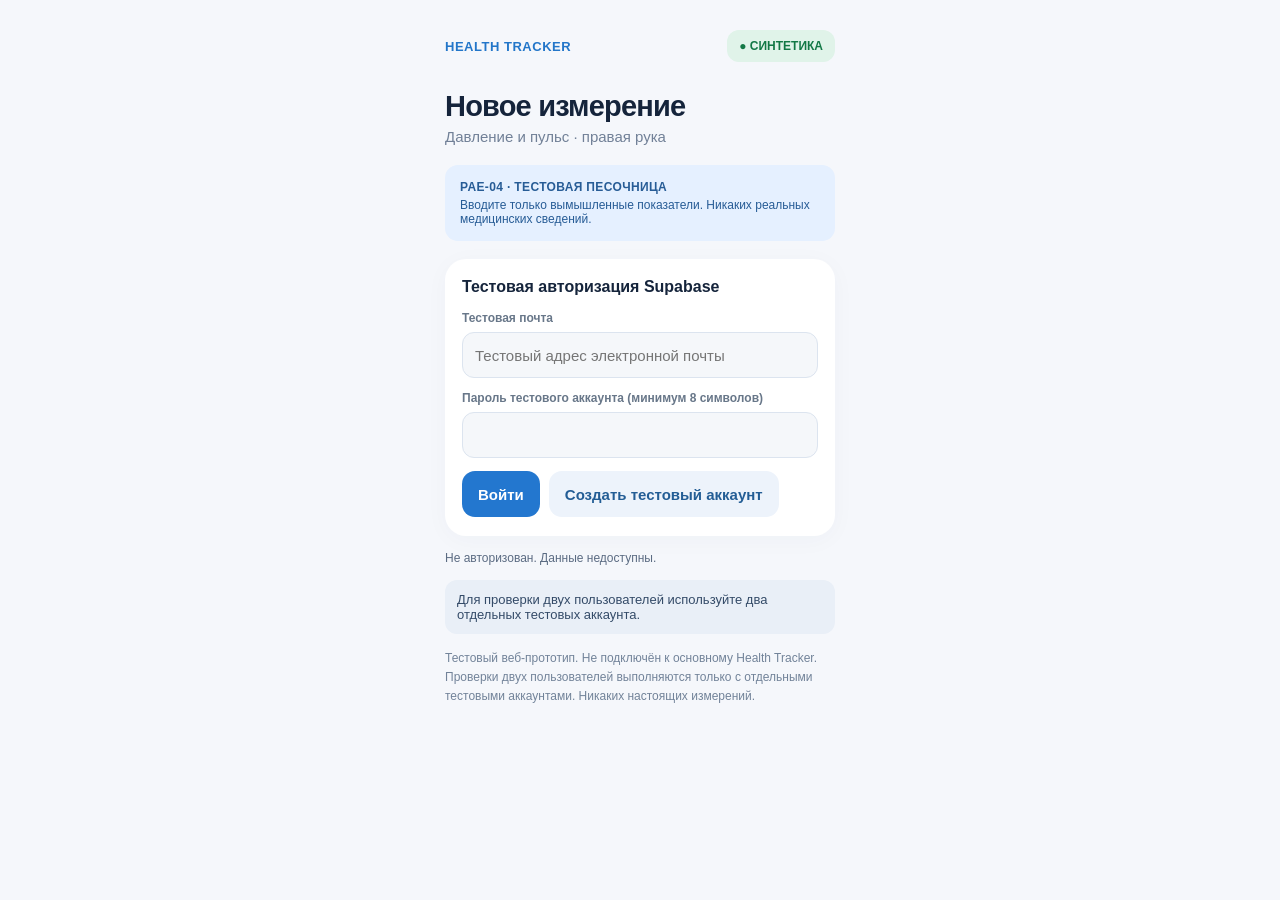
==== index.html @ ff7f62b1 "Publish standalone synthetic pressure QA prototype" ====
<!doctype html>
<html lang="ru"><head><meta charset="utf-8"><meta name="viewport" content="width=device-width, initial-scale=1">
<meta name="robots" content="noindex,nofollow"><meta name="referrer" content="no-referrer">
<title>PAE-04 · Health Tracker QA</title>
<style>
:root{font-family:-apple-system,BlinkMacSystemFont,"Segoe UI",Arial,sans-serif;color:#15243b;background:#f5f7fb;font-size:15px}
*{box-sizing:border-box}body{margin:0}main{width:min(100%,430px);margin:auto;padding:30px 20px 65px}
header{display:flex;justify-content:space-between;align-items:center;margin-bottom:28px;color:#2376c9;font-size:13px;font-weight:800;letter-spacing:.04em}
.tag{background:#e0f3e9;color:#137846;padding:9px 12px;border-radius:12px;font-size:12px;letter-spacing:0}
h1{margin:0 0 5px;font-size:29px;letter-spacing:-.8px}p.sub{color:#718097;margin:0 0 20px}
.notice{background:#e5f0ff;color:#275c96;padding:15px;border-radius:13px;font-size:12px;margin:18px 0}
.notice strong{display:block;margin-bottom:4px;letter-spacing:.03em}
.panel{background:white;border-radius:21px;padding:19px 17px;box-shadow:0 4px 24px #1a376208;margin-bottom:15px}
h2{font-size:16px;margin:0 0 15px}label{display:block;font-size:12px;color:#687789;font-weight:600;margin:0 0 7px}
input{width:100%;border:1px solid #dce4ef;background:#f5f7fa;border-radius:12px;padding:12px;color:#18314b;font:inherit;min-height:46px}
input:focus{outline:2px solid #85b8f4}
.row{display:grid;grid-template-columns:1fr 1fr;gap:11px}
.field{margin-bottom:13px}.pressure input{font-size:25px;font-weight:750}
button{border:0;background:#2377cf;color:white;padding:14px 16px;border-radius:13px;font:inherit;font-weight:700;cursor:pointer;min-height:46px}
button.secondary{background:#edf3fb;color:#235d95}button.small{padding:9px 11px;font-size:12px}
button:disabled{opacity:.55;cursor:wait}
.btnrow{display:flex;gap:9px;flex-wrap:wrap}#status{border-radius:12px;padding:12px;margin:0 0 15px;white-space:pre-wrap;font-size:13px;background:#e9eff7;color:#344b68}
#status.error{background:#fff0ed;color:#a2352c}#status.success{background:#e5f6eb;color:#14653a}
#who{font-size:12px;color:#5b6b82;overflow-wrap:anywhere;margin:0 0 15px}
#entries{padding-left:18px;color:#344760;font-size:13px}#entries li{margin:9px 0}
footer{font-size:12px;color:#728399;line-height:1.6;margin-top:14px}
[hidden]{display:none!important}
</style></head>
<body><main>
<header><span>HEALTH TRACKER</span><span class="tag">● СИНТЕТИКА</span></header>
<h1>Новое измерение</h1><p class="sub">Давление и пульс · правая рука</p>
<div class="notice"><strong>PAE-04 · ТЕСТОВАЯ ПЕСОЧНИЦА</strong>Вводите только вымышленные показатели. Никаких реальных медицинских сведений.</div>
<section class="panel" id="authPanel">
<h2>Тестовая авторизация Supabase</h2>
<div class="field"><label for="email">Тестовая почта</label><input id="email" type="email" autocomplete="username" placeholder="Тестовый адрес электронной почты"></div>
<div class="field"><label for="password">Пароль тестового аккаунта (минимум 8 символов)</label><input id="password" type="password" autocomplete="current-password" minlength="8"></div>
<div class="btnrow"><button id="login">Войти</button><button id="register" class="secondary">Создать тестовый аккаунт</button><button id="logout" class="secondary" hidden>Выйти</button></div>
</section>
<div id="who">Не авторизован. Данные недоступны.</div>
<div id="status" role="status" aria-live="polite">Для проверки двух пользователей используйте два отдельных тестовых аккаунта.</div>
<section class="panel" id="formPanel" hidden>
<h2>Показатели</h2>
<div class="row pressure">
<div class="field"><label for="sys">Верхнее · мм рт. ст.</label><input id="sys" type="number" min="70" max="220" required value="120" inputmode="numeric"></div>
<div class="field"><label for="dia">Нижнее · мм рт. ст.</label><input id="dia" type="number" min="40" max="140" required value="80" inputmode="numeric"></div></div>
<div class="field"><label for="pulse">Пульс · уд/мин</label><input id="pulse" type="number" min="35" max="200" required value="72" inputmode="numeric"></div>
<div class="field"><label for="recorded">Дата и время</label><input id="recorded" type="datetime-local" required></div>
<div class="btnrow"><button id="save">Сохранить синтетическую запись</button><button id="reload" class="secondary">Обновить мои записи</button></div>
</section>
<section class="panel" id="historyPanel" hidden><h2>Только мои тестовые записи</h2><ul id="entries"></ul></section>
<footer>Тестовый веб-прототип. Не подключён к основному Health Tracker. Проверки двух пользователей выполняются только с отдельными тестовыми аккаунтами. Никаких настоящих измерений.</footer>
</main><script>
"use strict";
const API_BASE="https://ulkocxmtnhxkhfgdlupw.supabase.co";
const PUBLIC_KEY="sb_publishable_Jwj_XMEsqpQ84A0JEaI_eg_Uxju1m1x";
const TABLE="pae04_qa_pressure_entries";
const $=id=>document.getElementById(id);
let session=null;
function status(msg,kind){const e=$("status");e.textContent=msg;e.className=kind||""}
function showLogin(){const yes=!!(session&&session.access_token&&session.user);$("login").hidden=yes;$("register").hidden=yes;$("logout").hidden=!yes;$("formPanel").hidden=!yes;$("historyPanel").hidden=!yes;$("who").textContent=yes?"Тестовый аккаунт: "+session.user.email+" · "+session.user.id:"Не авторизован. Данные недоступны.";if(!yes)$("entries").replaceChildren();}
function storageSet(){if(session)sessionStorage.setItem("pae04_qa_session_v1",JSON.stringify(session));else sessionStorage.removeItem("pae04_qa_session_v1")}
async function request(path,method,body,protectedRequest){const headers={"apikey":PUBLIC_KEY};if(body!==undefined)headers["Content-Type"]="application/json";if(protectedRequest){if(!session?.access_token)throw Error("Сначала войдите в тестовый аккаунт");headers.Authorization="Bearer "+session.access_token;}
 const r=await fetch(API_BASE+path,{method:method||"GET",headers,body:body===undefined?undefined:JSON.stringify(body),cache:"no-store",credentials:"omit"});
 const txt=await r.text();let data;try{data=txt?JSON.parse(txt):null}catch{data=txt}
 if(!r.ok)throw Error((data&&typeof data==="object"&&(data.msg||data.error_description||data.message||data.error))||("HTTP "+r.status));
 return data;
}
async function refreshIfNeeded(){if(!session)return;const exp=session.expires_at||0;if(Date.now()/1000+90<exp)return;if(!session.refresh_token){session=null;storageSet();showLogin();throw Error("Срок сеанса истёк. Войдите снова.");}
 const s=await request("/auth/v1/token?grant_type=refresh_token","POST",{refresh_token:session.refresh_token},false);if(!s.access_token)throw Error("Не удалось обновить сеанс");session=s;session.expires_at=Math.floor(Date.now()/1000)+(s.expires_in||3600);storageSet();showLogin();
}
async function auth(op){
 let email=$("email").value.trim();let password=$("password").value;
 if(!email.includes("@")||password.length<8){status("Укажите тестовую почту и пароль минимум из 8 символов.","error");return;}
 try{status(op==="register"?"Создаём тестовый аккаунт…":"Входим…");
 const s=await request(op==="register"?"/auth/v1/signup":"/auth/v1/token?grant_type=password","POST",{email,password},false);
 $("password").value="";
 if(s.access_token&&s.user){session=s;session.expires_at=Math.floor(Date.now()/1000)+(s.expires_in||3600);storageSet();showLogin();status("Вход выполнен. Можно сохранить синтетическую запись.","success");await listEntries();}
 else{status("Регистрация принята. Если включено подтверждение почты, откройте письмо и затем выполните вход.","success");}
 }catch(e){status("Ошибка авторизации: "+e.message,"error");}
}
async function signOut(){const tok=session?.access_token;session=null;storageSet();showLogin();if(tok){try{await fetch(API_BASE+"/auth/v1/logout",{method:"POST",headers:{apikey:PUBLIC_KEY,Authorization:"Bearer "+tok},cache:"no-store",credentials:"omit"});}catch{}}status("Вы вышли из тестового аккаунта.","success")}
async function listEntries(){
 try{await refreshIfNeeded();const data=await request("/rest/v1/"+TABLE+"?select=id,recorded_at,systolic,diastolic,pulse&order=recorded_at.desc&limit=30","GET",undefined,true);
 const ul=$("entries");ul.replaceChildren();for(const e of data||[]){const li=document.createElement("li");li.textContent=new Date(e.recorded_at).toLocaleString("ru-RU")+" — "+e.systolic+"/"+e.diastolic+" · пульс "+e.pulse;ul.append(li)}
 if(!data?.length){const li=document.createElement("li");li.textContent="У этого аккаунта пока нет записей.";ul.append(li)}
 status("Записи загружены. Показаны только данные текущего тестового аккаунта.","success");
 }catch(e){status("Ошибка чтения: "+e.message,"error");}
}
async function saveEntry(){
 try{await refreshIfNeeded();
 const sys=Number($("sys").value),dia=Number($("dia").value),pulse=Number($("pulse").value),date=$("recorded").value;
 if(!Number.isInteger(sys)||sys<70||sys>220||!Number.isInteger(dia)||dia<40||dia>140||!Number.isInteger(pulse)||pulse<35||pulse>200||!date)throw Error("Проверьте показатели и дату.");
 const payload={owner_id:session.user.id,systolic:sys,diastolic:dia,pulse,recorded_at:new Date(date).toISOString(),synthetic_only:true};
 await request("/rest/v1/"+TABLE,"POST",payload,true);
 status("Синтетическая запись сохранена.","success");
 await listEntries();
 }catch(e){status("Ошибка сохранения: "+e.message,"error")}
}
$("register").addEventListener("click",()=>auth("register"));
$("login").addEventListener("click",()=>auth("login"));
$("logout").addEventListener("click",signOut);
$("save").addEventListener("click",saveEntry);
$("reload").addEventListener("click",listEntries);
const dt=new Date();dt.setMinutes(dt.getMinutes()-dt.getTimezoneOffset());$("recorded").value=dt.toISOString().slice(0,16);
try{session=JSON.parse(sessionStorage.getItem("pae04_qa_session_v1")||"null")}catch{session=null}
showLogin();
if(session?.access_token){request("/auth/v1/user","GET",undefined,true).then(u=>{if(u.id===session.user?.id){showLogin();listEntries()}else signOut()}).catch(()=>signOut())}
</script></body></html>
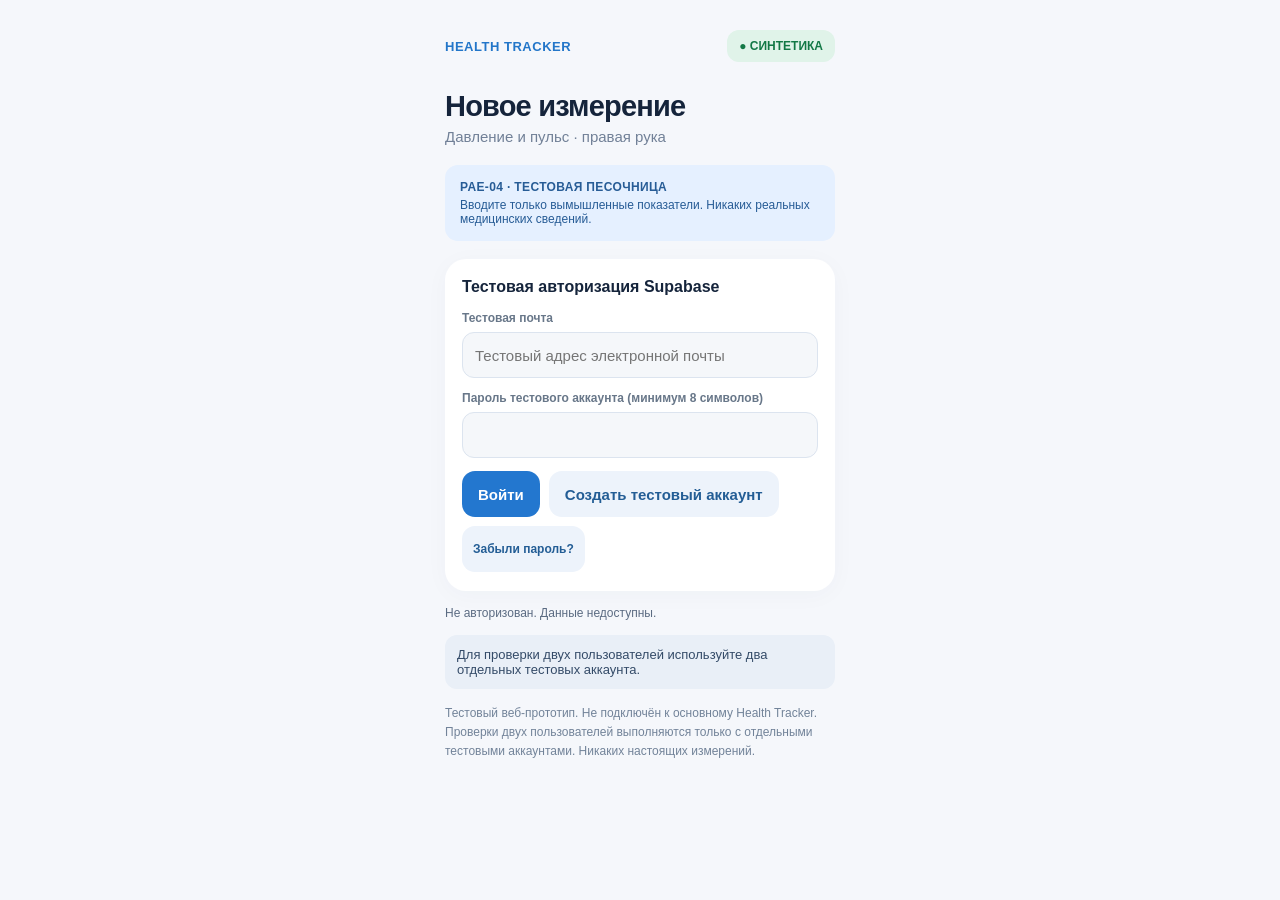
==== commit 9eb35976: "feat(qa): add safe password recovery email and client-only reset UI for isolated Supabase demo" ====
--- a/index.html
+++ b/index.html
@@ -4,27 +4,29 @@
 <title>PAE-04 · Health Tracker QA</title>
 <style>
 :root{font-family:-apple-system,BlinkMacSystemFont,"Segoe UI",Arial,sans-serif;color:#15243b;background:#f5f7fb;font-size:15px}
-*{box-sizing:border-box}body{margin:0}main{width:min(100%,430px);margin:auto;padding:30px 20px 65px}
-header{display:flex;justify-content:space-between;align-items:center;margin-bottom:28px;color:#2376c9;font-size:13px;font-weight:800;letter-spacing:.04em}
+*{box-sizing:border-box}body{margin:0;width:100%;max-width:100%;overflow-x:clip}main{width:100%;max-width:430px;min-width:0;margin:auto;padding:30px 20px 65px}
+header{display:flex;justify-content:space-between;align-items:center;flex-wrap:wrap;gap:8px;min-width:0;margin-bottom:28px;color:#2376c9;font-size:13px;font-weight:800;letter-spacing:.04em}header>span{min-width:0;max-width:100%;overflow-wrap:anywhere}
 .tag{background:#e0f3e9;color:#137846;padding:9px 12px;border-radius:12px;font-size:12px;letter-spacing:0}
 h1{margin:0 0 5px;font-size:29px;letter-spacing:-.8px}p.sub{color:#718097;margin:0 0 20px}
 .notice{background:#e5f0ff;color:#275c96;padding:15px;border-radius:13px;font-size:12px;margin:18px 0}
 .notice strong{display:block;margin-bottom:4px;letter-spacing:.03em}
-.panel{background:white;border-radius:21px;padding:19px 17px;box-shadow:0 4px 24px #1a376208;margin-bottom:15px}
+.panel{background:white;min-width:0;max-width:100%;border-radius:21px;padding:19px 17px;box-shadow:0 4px 24px #1a376208;margin-bottom:15px}
 h2{font-size:16px;margin:0 0 15px}label{display:block;font-size:12px;color:#687789;font-weight:600;margin:0 0 7px}
-input{width:100%;border:1px solid #dce4ef;background:#f5f7fa;border-radius:12px;padding:12px;color:#18314b;font:inherit;min-height:46px}
+input{display:block;box-sizing:border-box;width:100%;min-width:0;max-width:100%;border:1px solid #dce4ef;background:#f5f7fa;border-radius:12px;padding:12px;color:#18314b;font:inherit;min-height:46px}
 input:focus{outline:2px solid #85b8f4}
-.row{display:grid;grid-template-columns:1fr 1fr;gap:11px}
-.field{margin-bottom:13px}.pressure input{font-size:25px;font-weight:750}
+.row{display:grid;grid-template-columns:repeat(2,minmax(0,1fr));gap:11px;min-width:0}
+.field{min-width:0;max-width:100%;margin-bottom:13px}.pressure input{font-size:25px;font-weight:750}
 button{border:0;background:#2377cf;color:white;padding:14px 16px;border-radius:13px;font:inherit;font-weight:700;cursor:pointer;min-height:46px}
 button.secondary{background:#edf3fb;color:#235d95}button.small{padding:9px 11px;font-size:12px}
 button:disabled{opacity:.55;cursor:wait}
-.btnrow{display:flex;gap:9px;flex-wrap:wrap}#status{border-radius:12px;padding:12px;margin:0 0 15px;white-space:pre-wrap;font-size:13px;background:#e9eff7;color:#344b68}
+.btnrow{display:flex;gap:9px;flex-wrap:wrap;min-width:0}.btnrow button{min-width:0;max-width:100%;overflow-wrap:anywhere;white-space:normal}#status{max-width:100%;min-width:0;overflow-wrap:anywhere;border-radius:12px;padding:12px;margin:0 0 15px;white-space:pre-wrap;font-size:13px;background:#e9eff7;color:#344b68}
 #status.error{background:#fff0ed;color:#a2352c}#status.success{background:#e5f6eb;color:#14653a}
 #who{font-size:12px;color:#5b6b82;overflow-wrap:anywhere;margin:0 0 15px}
 #entries{padding-left:18px;color:#344760;font-size:13px}#entries li{margin:9px 0}
 footer{font-size:12px;color:#728399;line-height:1.6;margin-top:14px}
 [hidden]{display:none!important}
+/* iOS narrow-viewport QA: allow grid tracks, inputs, and buttons to shrink. */
+@media(max-width:380px){main{padding:22px 12px 48px}.panel{padding:16px 14px}.pressure input{font-size:20px}.btnrow button{flex:1 1 100%}}
 </style></head>
 <body><main>
 <header><span>HEALTH TRACKER</span><span class="tag">● СИНТЕТИКА</span></header>
@@ -34,7 +36,14 @@
 <h2>Тестовая авторизация Supabase</h2>
 <div class="field"><label for="email">Тестовая почта</label><input id="email" type="email" autocomplete="username" placeholder="Тестовый адрес электронной почты"></div>
 <div class="field"><label for="password">Пароль тестового аккаунта (минимум 8 символов)</label><input id="password" type="password" autocomplete="current-password" minlength="8"></div>
-<div class="btnrow"><button id="login">Войти</button><button id="register" class="secondary">Создать тестовый аккаунт</button><button id="logout" class="secondary" hidden>Выйти</button></div>
+<div class="btnrow"><button id="login">Войти</button><button id="register" class="secondary">Создать тестовый аккаунт</button><button id="forgot" class="secondary small" type="button">Забыли пароль?</button><button id="logout" class="secondary" hidden>Выйти</button></div>
+</section>
+<section class="panel" id="recoveryPanel" hidden>
+<h2>Установить новый пароль</h2>
+<p class="sub">Только для подтверждённого тестового аккаунта после перехода по ссылке из письма.</p>
+<div class="field"><label for="new-password">Новый пароль (не менее 12 символов)</label><input id="new-password" type="password" autocomplete="new-password" minlength="12" maxlength="128"></div>
+<div class="field"><label for="confirm-password">Повторите новый пароль</label><input id="confirm-password" type="password" autocomplete="new-password" minlength="12" maxlength="128"></div>
+<div class="btnrow"><button id="update-password" type="button">Сохранить новый пароль</button></div>
 </section>
 <div id="who">Не авторизован. Данные недоступны.</div>
 <div id="status" role="status" aria-live="polite">Для проверки двух пользователей используйте два отдельных тестовых аккаунта.</div>
@@ -54,6 +63,8 @@
 const API_BASE="https://ulkocxmtnhxkhfgdlupw.supabase.co";
 const PUBLIC_KEY="sb_publishable_Jwj_XMEsqpQ84A0JEaI_eg_Uxju1m1x";
 const TABLE="pae04_qa_pressure_entries";
+const RECOVERY_REDIRECT="https://mastyukov-cyber.github.io/pae04-pressure-demo/";
+let recoveryAccessToken=null;
 const $=id=>document.getElementById(id);
 let session=null;
 function status(msg,kind){const e=$("status");e.textContent=msg;e.className=kind||""}
@@ -96,6 +107,69 @@
  await listEntries();
  }catch(e){status("Ошибка сохранения: "+e.message,"error")}
 }
+async function requestPasswordRecovery(){
+ const email=$("email").value.trim();
+ if(!/^[^\s@]+@[^\s@]+\.[^\s@]+$/.test(email)){status("Введите адрес почты уже созданного тестового аккаунта.","error");return;}
+ $("forgot").disabled=true;
+ try{
+   await request("/auth/v1/recover?redirect_to="+encodeURIComponent(RECOVERY_REDIRECT),"POST",{email},false);
+   status("Если тестовый аккаунт существует, письмо для восстановления отправлено. Откройте его на iPhone.","success");
+ }catch(e){status("Ошибка запроса восстановления: "+e.message,"error")}
+ finally{$("forgot").disabled=false}
+}
+async function handleRecoveryRedirect(){
+ const fragment=window.location.hash;
+ if(!fragment||!(fragment.includes("type=")||fragment.includes("error=")))return;
+ const params=new URLSearchParams(fragment.slice(1));
+ // Discard the one-time URL credentials before any asynchronous request.
+ try{window.history.replaceState(null,document.title,window.location.pathname+window.location.search)}
+ catch{status("Не удалось очистить ссылку восстановления. Откройте сайт заново.","error");return;}
+ if(params.has("error")){status("Ссылка истекла или недействительна. Запросите новое письмо.","error");return;}
+ const kind=params.get("type");
+ if(kind==="signup"){status("Адрес подтверждён. Теперь можно войти с паролем.","success");return;}
+ if(kind!=="recovery")return;
+ const access=params.get("access_token");
+ if(!access){status("В ссылке нет действительного токена восстановления.","error");return;}
+ session=null;storageSet();showLogin();
+ try{
+   const response=await fetch(API_BASE+"/auth/v1/user",{
+     method:"GET",headers:{apikey:PUBLIC_KEY,Authorization:"Bearer "+access},
+     cache:"no-store",credentials:"omit",referrerPolicy:"no-referrer"
+   });
+   if(!response.ok)throw Error("Токен восстановления не подтверждён сервером.");
+   const user=await response.json();
+   if(!user?.id)throw Error("Сервер не подтвердил аккаунт.");
+   recoveryAccessToken=access;
+   $("authPanel").hidden=true;$("recoveryPanel").hidden=false;
+   status("Ссылка подтверждена. Придумайте новый пароль и сохраните его.","success");
+ }catch{recoveryAccessToken=null;status("Ссылка восстановления недействительна или просрочена. Запросите новую.","error")}
+}
+async function updateRecoveredPassword(){
+ if(!recoveryAccessToken){status("Сначала откройте действительную ссылку из письма.","error");return;}
+ const password=$("new-password").value,again=$("confirm-password").value;
+ if(password.length<12||password.length>128){status("Новый пароль должен содержать от 12 до 128 символов.","error");return;}
+ if(password!==again){status("Пароли не совпадают. Проверьте оба поля.","error");return;}
+ $("update-password").disabled=true;
+ try{
+   const response=await fetch(API_BASE+"/auth/v1/user",{
+     method:"PUT",headers:{apikey:PUBLIC_KEY,Authorization:"Bearer "+recoveryAccessToken,
+     "Content-Type":"application/json"},body:JSON.stringify({password}),
+     cache:"no-store",credentials:"omit",referrerPolicy:"no-referrer"
+   });
+   if(!response.ok){
+     let detail={};try{detail=await response.json()}catch{}
+     throw Error(detail.msg||detail.message||detail.error||("HTTP "+response.status));
+   }
+   recoveryAccessToken=null;
+   $("new-password").value="";$("confirm-password").value="";
+   $("recoveryPanel").hidden=true;$("authPanel").hidden=false;
+   session=null;storageSet();showLogin();$("password").value="";
+   status("Новый пароль сохранён. Теперь войдите с ним в тестовый аккаунт.","success");
+ }catch(e){status("Ошибка изменения пароля: "+e.message,"error")}
+ finally{$("update-password").disabled=false}
+}
+$("forgot").addEventListener("click",requestPasswordRecovery);
+$("update-password").addEventListener("click",updateRecoveredPassword);
 $("register").addEventListener("click",()=>auth("register"));
 $("login").addEventListener("click",()=>auth("login"));
 $("logout").addEventListener("click",signOut);
@@ -104,5 +178,6 @@
 const dt=new Date();dt.setMinutes(dt.getMinutes()-dt.getTimezoneOffset());$("recorded").value=dt.toISOString().slice(0,16);
 try{session=JSON.parse(sessionStorage.getItem("pae04_qa_session_v1")||"null")}catch{session=null}
 showLogin();
-if(session?.access_token){request("/auth/v1/user","GET",undefined,true).then(u=>{if(u.id===session.user?.id){showLogin();listEntries()}else signOut()}).catch(()=>signOut())}
+if(window.location.hash.includes("type=")||window.location.hash.includes("error=")){handleRecoveryRedirect()}
+else if(session?.access_token){request("/auth/v1/user","GET",undefined,true).then(u=>{if(u.id===session.user?.id){showLogin();listEntries()}else signOut()}).catch(()=>signOut())}
 </script></body></html>
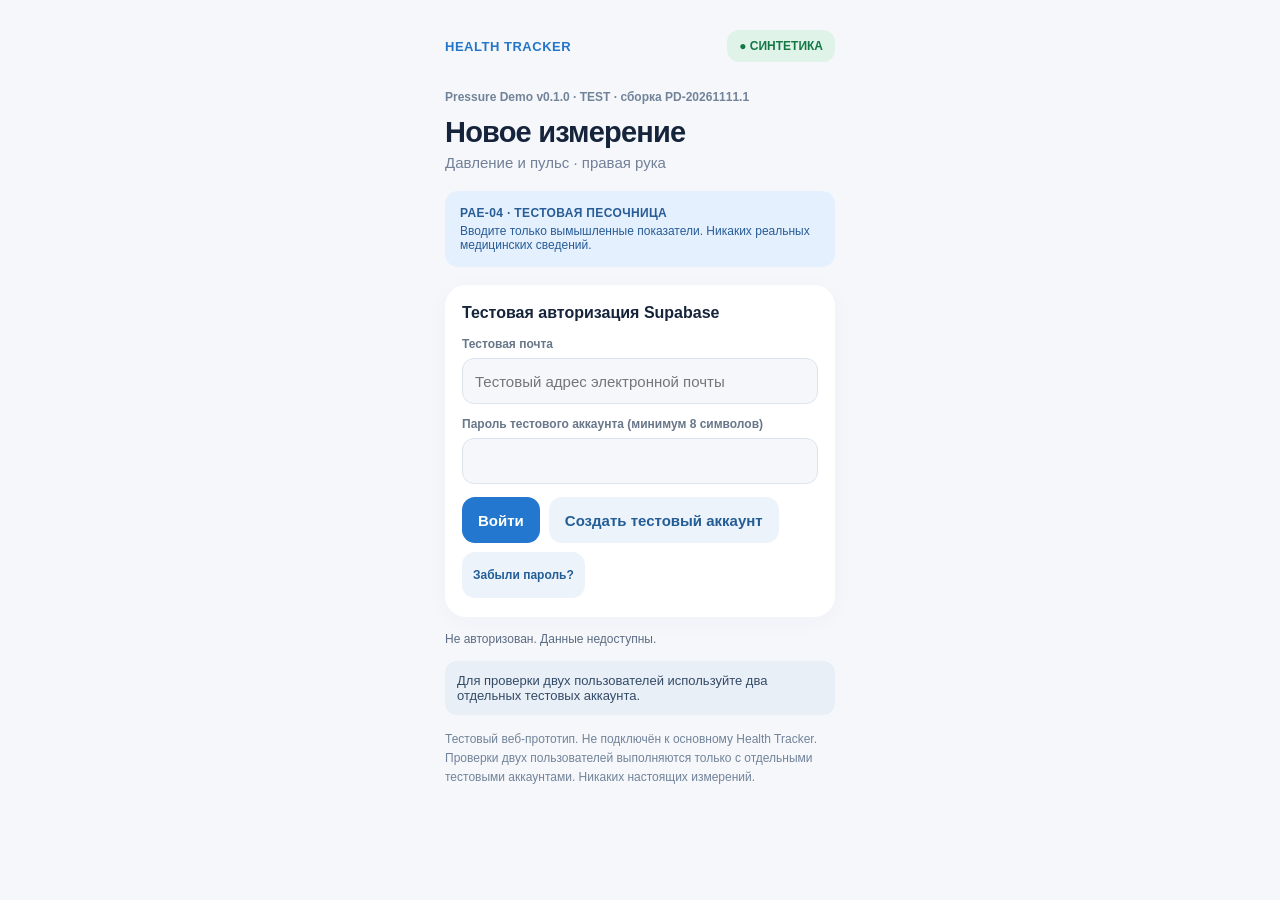
==== commit 0dfb0193: "ui(pae04): show explicit TEST version and release build on index.html" ====
--- a/index.html
+++ b/index.html
@@ -1,7 +1,7 @@
 <!doctype html>
 <html lang="ru"><head><meta charset="utf-8"><meta name="viewport" content="width=device-width, initial-scale=1">
 <meta name="robots" content="noindex,nofollow"><meta name="referrer" content="no-referrer">
-<title>PAE-04 · Health Tracker QA</title>
+<title>PAE-04 · Pressure Demo v0.1.0 TEST</title>
 <style>
 :root{font-family:-apple-system,BlinkMacSystemFont,"Segoe UI",Arial,sans-serif;color:#15243b;background:#f5f7fb;font-size:15px}
 *{box-sizing:border-box}body{margin:0;width:100%;max-width:100%;overflow-x:clip}main{width:100%;max-width:430px;min-width:0;margin:auto;padding:30px 20px 65px}
@@ -27,16 +27,30 @@
 [hidden]{display:none!important}
 /* iOS narrow-viewport QA: allow grid tracks, inputs, and buttons to shrink. */
 @media(max-width:380px){main{padding:22px 12px 48px}.panel{padding:16px 14px}.pressure input{font-size:20px}.btnrow button{flex:1 1 100%}}
+
+/* iOS focus-zoom regression guard: native editable controls >=16px. */
+@media (max-width:740px){
+  input:not([type="checkbox"]):not([type="file"]),select,textarea{font-size:16px;}
+  .row.pressure input[type="number"]{font-size:25px;}
+  input[type="datetime-local"],input[type="date"],input[type="time"]{
+    display:block;box-sizing:border-box;width:100%;min-width:0;min-inline-size:0;
+    max-width:100%;max-inline-size:100%;font-size:16px;
+  }
+  .field,.row,.panel,main{min-width:0;max-width:100%;}
+  #who,#status,footer{overflow-wrap:anywhere;}
+}
+@media(max-width:380px){.row.pressure input[type="number"]{font-size:20px;}}
 </style></head>
 <body><main>
 <header><span>HEALTH TRACKER</span><span class="tag">● СИНТЕТИКА</span></header>
+<p id="pae04-build" data-version="0.1.0" data-build="PD-20261111.1" style="margin:0 0 12px;color:#728399;font-size:12px;font-weight:700">Pressure Demo v0.1.0 · TEST · сборка PD-20261111.1</p>
 <h1>Новое измерение</h1><p class="sub">Давление и пульс · правая рука</p>
 <div class="notice"><strong>PAE-04 · ТЕСТОВАЯ ПЕСОЧНИЦА</strong>Вводите только вымышленные показатели. Никаких реальных медицинских сведений.</div>
 <section class="panel" id="authPanel">
 <h2>Тестовая авторизация Supabase</h2>
-<div class="field"><label for="email">Тестовая почта</label><input id="email" type="email" autocomplete="username" placeholder="Тестовый адрес электронной почты"></div>
-<div class="field"><label for="password">Пароль тестового аккаунта (минимум 8 символов)</label><input id="password" type="password" autocomplete="current-password" minlength="8"></div>
-<div class="btnrow"><button id="login">Войти</button><button id="register" class="secondary">Создать тестовый аккаунт</button><button id="forgot" class="secondary small" type="button">Забыли пароль?</button><button id="logout" class="secondary" hidden>Выйти</button></div>
+<div id="authFields"><div class="field"><label for="email">Тестовая почта</label><input id="email" type="email" autocomplete="username" placeholder="Тестовый адрес электронной почты"></div>
+<div class="field"><label for="password">Пароль тестового аккаунта (минимум 8 символов)</label><input id="password" type="password" autocomplete="current-password" minlength="8"></div></div>
+<div class="btnrow"><button id="login">Войти</button><button id="register" class="secondary">Создать тестовый аккаунт</button><button id="forgot" class="secondary small" type="button">Забыли пароль?</button><button id="change-password" class="secondary small" type="button" hidden>Сменить пароль</button><button id="logout" class="secondary" hidden>Выйти</button></div>
 </section>
 <section class="panel" id="recoveryPanel" hidden>
 <h2>Установить новый пароль</h2>
@@ -68,7 +82,7 @@
 const $=id=>document.getElementById(id);
 let session=null;
 function status(msg,kind){const e=$("status");e.textContent=msg;e.className=kind||""}
-function showLogin(){const yes=!!(session&&session.access_token&&session.user);$("login").hidden=yes;$("register").hidden=yes;$("logout").hidden=!yes;$("formPanel").hidden=!yes;$("historyPanel").hidden=!yes;$("who").textContent=yes?"Тестовый аккаунт: "+session.user.email+" · "+session.user.id:"Не авторизован. Данные недоступны.";if(!yes)$("entries").replaceChildren();}
+function showLogin(){const yes=!!(session&&session.access_token&&session.user);$("login").hidden=yes;$("register").hidden=yes;$("authFields").hidden=yes;$("forgot").hidden=yes;$("change-password").hidden=!yes;$("logout").hidden=!yes;$("formPanel").hidden=!yes;$("historyPanel").hidden=!yes;$("who").textContent=yes?"Тестовый аккаунт: "+session.user.email+" · "+session.user.id:"Не авторизован. Данные недоступны.";if(!yes)$("entries").replaceChildren();}
 function storageSet(){if(session)sessionStorage.setItem("pae04_qa_session_v1",JSON.stringify(session));else sessionStorage.removeItem("pae04_qa_session_v1")}
 async function request(path,method,body,protectedRequest){const headers={"apikey":PUBLIC_KEY};if(body!==undefined)headers["Content-Type"]="application/json";if(protectedRequest){if(!session?.access_token)throw Error("Сначала войдите в тестовый аккаунт");headers.Authorization="Bearer "+session.access_token;}
  const r=await fetch(API_BASE+path,{method:method||"GET",headers,body:body===undefined?undefined:JSON.stringify(body),cache:"no-store",credentials:"omit"});
@@ -107,15 +121,15 @@
  await listEntries();
  }catch(e){status("Ошибка сохранения: "+e.message,"error")}
 }
-async function requestPasswordRecovery(){
- const email=$("email").value.trim();
+async function requestPasswordRecovery(emailOverride){
+ const email=(typeof emailOverride==="string"?emailOverride:$("email").value).trim();
  if(!/^[^\s@]+@[^\s@]+\.[^\s@]+$/.test(email)){status("Введите адрес почты уже созданного тестового аккаунта.","error");return;}
- $("forgot").disabled=true;
+ $("forgot").disabled=true;$("change-password").disabled=true;
  try{
    await request("/auth/v1/recover?redirect_to="+encodeURIComponent(RECOVERY_REDIRECT),"POST",{email},false);
    status("Если тестовый аккаунт существует, письмо для восстановления отправлено. Откройте его на iPhone.","success");
  }catch(e){status("Ошибка запроса восстановления: "+e.message,"error")}
- finally{$("forgot").disabled=false}
+ finally{$("forgot").disabled=false;$("change-password").disabled=false}
 }
 async function handleRecoveryRedirect(){
  const fragment=window.location.hash;
@@ -168,7 +182,8 @@
  }catch(e){status("Ошибка изменения пароля: "+e.message,"error")}
  finally{$("update-password").disabled=false}
 }
-$("forgot").addEventListener("click",requestPasswordRecovery);
+$("forgot").addEventListener("click",()=>requestPasswordRecovery());
+$("change-password").addEventListener("click",()=>requestPasswordRecovery(session?.user?.email||""));
 $("update-password").addEventListener("click",updateRecoveredPassword);
 $("register").addEventListener("click",()=>auth("register"));
 $("login").addEventListener("click",()=>auth("login"));
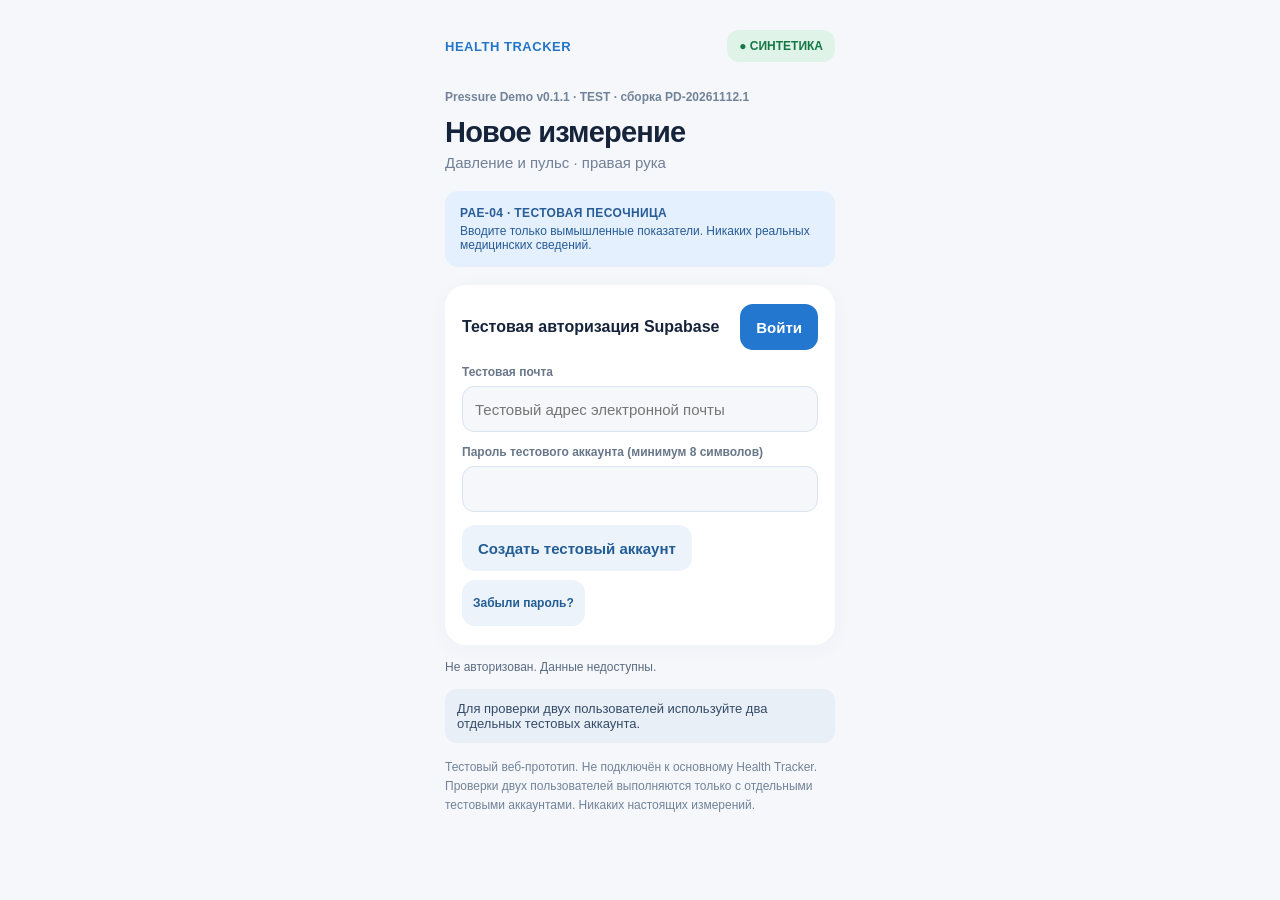
==== commit b9701bc6: "fix(ios): accessible Face ID autofill login via top button and keyboard Go" ====
--- a/index.html
+++ b/index.html
@@ -1,7 +1,7 @@
 <!doctype html>
 <html lang="ru"><head><meta charset="utf-8"><meta name="viewport" content="width=device-width, initial-scale=1">
 <meta name="robots" content="noindex,nofollow"><meta name="referrer" content="no-referrer">
-<title>PAE-04 · Pressure Demo v0.1.0 TEST</title>
+<title>PAE-04 · Pressure Demo v0.1.1 TEST</title>
 <style>
 :root{font-family:-apple-system,BlinkMacSystemFont,"Segoe UI",Arial,sans-serif;color:#15243b;background:#f5f7fb;font-size:15px}
 *{box-sizing:border-box}body{margin:0;width:100%;max-width:100%;overflow-x:clip}main{width:100%;max-width:430px;min-width:0;margin:auto;padding:30px 20px 65px}
@@ -11,7 +11,7 @@
 .notice{background:#e5f0ff;color:#275c96;padding:15px;border-radius:13px;font-size:12px;margin:18px 0}
 .notice strong{display:block;margin-bottom:4px;letter-spacing:.03em}
 .panel{background:white;min-width:0;max-width:100%;border-radius:21px;padding:19px 17px;box-shadow:0 4px 24px #1a376208;margin-bottom:15px}
-h2{font-size:16px;margin:0 0 15px}label{display:block;font-size:12px;color:#687789;font-weight:600;margin:0 0 7px}
+h2{font-size:16px;margin:0 0 15px}.auth-title-row{display:flex;align-items:center;justify-content:space-between;gap:10px;margin-bottom:15px}.auth-title-row h2{margin:0;min-width:0}.auth-title-row #login{flex:none;white-space:nowrap}label{display:block;font-size:12px;color:#687789;font-weight:600;margin:0 0 7px}
 input{display:block;box-sizing:border-box;width:100%;min-width:0;max-width:100%;border:1px solid #dce4ef;background:#f5f7fa;border-radius:12px;padding:12px;color:#18314b;font:inherit;min-height:46px}
 input:focus{outline:2px solid #85b8f4}
 .row{display:grid;grid-template-columns:repeat(2,minmax(0,1fr));gap:11px;min-width:0}
@@ -43,14 +43,14 @@
 </style></head>
 <body><main>
 <header><span>HEALTH TRACKER</span><span class="tag">● СИНТЕТИКА</span></header>
-<p id="pae04-build" data-version="0.1.0" data-build="PD-20261111.1" style="margin:0 0 12px;color:#728399;font-size:12px;font-weight:700">Pressure Demo v0.1.0 · TEST · сборка PD-20261111.1</p>
+<p id="pae04-build" data-version="0.1.1" data-build="PD-20261112.1" style="margin:0 0 12px;color:#728399;font-size:12px;font-weight:700">Pressure Demo v0.1.1 · TEST · сборка PD-20261112.1</p>
 <h1>Новое измерение</h1><p class="sub">Давление и пульс · правая рука</p>
 <div class="notice"><strong>PAE-04 · ТЕСТОВАЯ ПЕСОЧНИЦА</strong>Вводите только вымышленные показатели. Никаких реальных медицинских сведений.</div>
 <section class="panel" id="authPanel">
-<h2>Тестовая авторизация Supabase</h2>
-<div id="authFields"><div class="field"><label for="email">Тестовая почта</label><input id="email" type="email" autocomplete="username" placeholder="Тестовый адрес электронной почты"></div>
-<div class="field"><label for="password">Пароль тестового аккаунта (минимум 8 символов)</label><input id="password" type="password" autocomplete="current-password" minlength="8"></div></div>
-<div class="btnrow"><button id="login">Войти</button><button id="register" class="secondary">Создать тестовый аккаунт</button><button id="forgot" class="secondary small" type="button">Забыли пароль?</button><button id="change-password" class="secondary small" type="button" hidden>Сменить пароль</button><button id="logout" class="secondary" hidden>Выйти</button></div>
+<div class="auth-title-row"><h2>Тестовая авторизация Supabase</h2><button id="login" type="button">Войти</button></div>
+<div id="authFields"><div class="field"><label for="email">Тестовая почта</label><input id="email" type="email" autocomplete="username" enterkeyhint="next" placeholder="Тестовый адрес электронной почты"></div>
+<div class="field"><label for="password">Пароль тестового аккаунта (минимум 8 символов)</label><input id="password" type="password" autocomplete="current-password" enterkeyhint="go" minlength="8"></div></div>
+<div class="btnrow"><button id="register" class="secondary">Создать тестовый аккаунт</button><button id="forgot" class="secondary small" type="button">Забыли пароль?</button><button id="change-password" class="secondary small" type="button" hidden>Сменить пароль</button><button id="logout" class="secondary" hidden>Выйти</button></div>
 </section>
 <section class="panel" id="recoveryPanel" hidden>
 <h2>Установить новый пароль</h2>
@@ -187,6 +187,8 @@
 $("update-password").addEventListener("click",updateRecoveredPassword);
 $("register").addEventListener("click",()=>auth("register"));
 $("login").addEventListener("click",()=>auth("login"));
+$("email").addEventListener("keydown",e=>{if(e.key==="Enter"&&!e.isComposing){e.preventDefault();$("password").focus()}});
+$("password").addEventListener("keydown",e=>{if(e.key==="Enter"&&!e.isComposing){e.preventDefault();$("password").blur();auth("login")}});
 $("logout").addEventListener("click",signOut);
 $("save").addEventListener("click",saveEntry);
 $("reload").addEventListener("click",listEntries);
